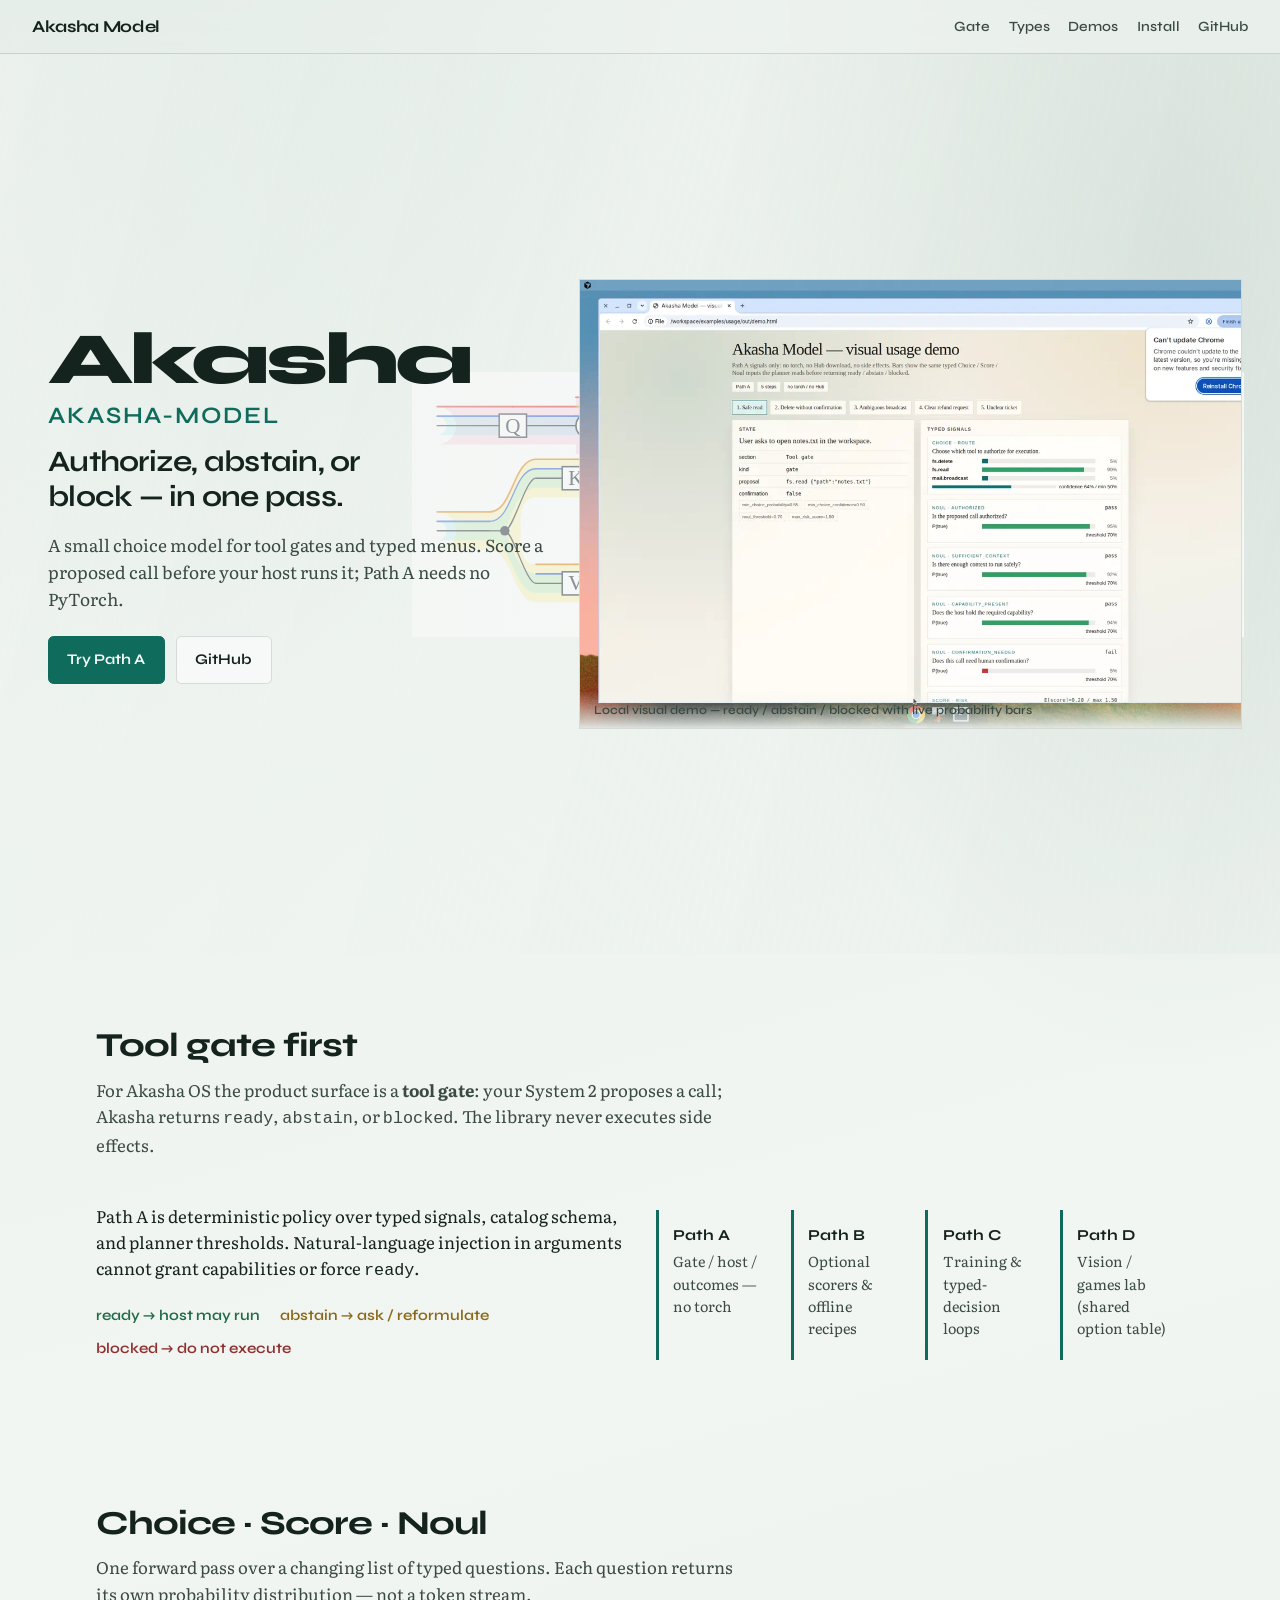
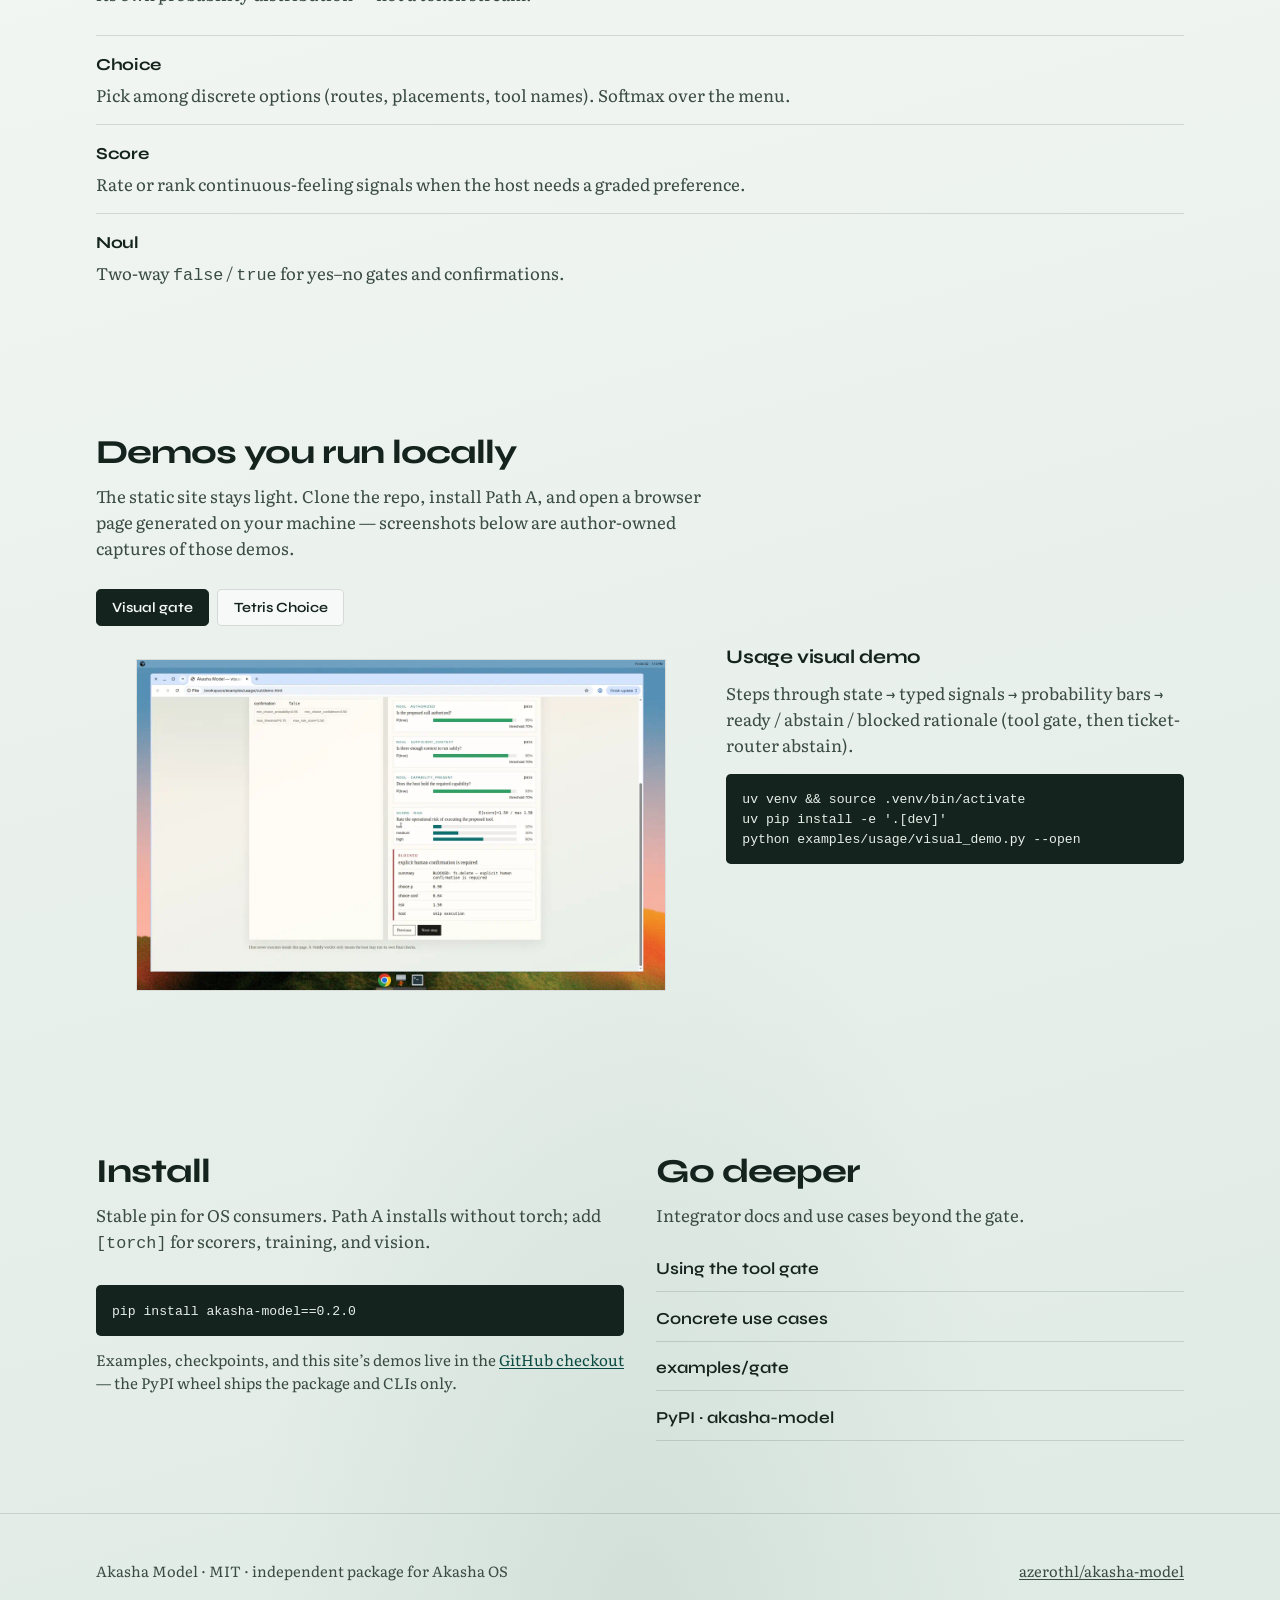
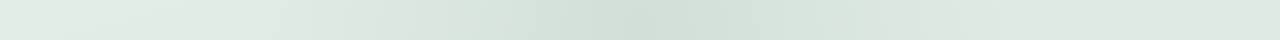
==== site/index.html @ 57dd0097 "Add static presentation site and GitHub Pages deploy Ship a self-contained landing under site/ (tool" ====
<!DOCTYPE html>
<html lang="en">
<head>
  <meta charset="utf-8">
  <meta name="viewport" content="width=device-width, initial-scale=1">
  <title>Akasha Model — one-pass tool gate &amp; typed choices</title>
  <meta name="description" content="Akasha Model: a small one-pass choice model for tool gates (authorize / abstain / block) and typed Choice, Score, Noul questions. Path A runs without PyTorch.">
  <meta name="theme-color" content="#eef3ef">
  <link rel="preconnect" href="https://fonts.googleapis.com">
  <link rel="preconnect" href="https://fonts.gstatic.com" crossorigin>
  <link href="https://fonts.googleapis.com/css2?family=IBM+Plex+Mono:wght@400;500&family=Literata:opsz,wght@7..72,400;7..72,560&family=Syne:wght@560;650;720;800&display=swap" rel="stylesheet">
  <link rel="stylesheet" href="styles.css">
</head>
<body>
  <a class="skip" href="#main">Skip to content</a>

  <nav class="site-nav" aria-label="Primary">
    <a class="nav-brand" href="#top">Akasha Model</a>
    <ul class="nav-links">
      <li><a href="#gate">Gate</a></li>
      <li><a href="#types">Types</a></li>
      <li><a href="#demos">Demos</a></li>
      <li><a href="#install">Install</a></li>
      <li><a href="https://github.com/azerothl/akasha-model">GitHub</a></li>
    </ul>
  </nav>

  <header class="hero" id="top">
    <div class="hero-atmosphere" aria-hidden="true"></div>
    <div class="hero-copy">
      <p class="brand">Akasha<span>akasha-model</span></p>
      <h1 class="headline">Authorize, abstain, or block — in one pass.</h1>
      <p class="lede">A small choice model for tool gates and typed menus. Score a proposed call before your host runs it; Path&nbsp;A needs no PyTorch.</p>
      <div class="cta-group">
        <a class="btn btn-primary" href="#install">Try Path A</a>
        <a class="btn btn-secondary" href="https://github.com/azerothl/akasha-model">GitHub</a>
      </div>
    </div>
    <figure class="hero-visual">
      <img
        src="assets/visual-demo-ready.webp"
        width="960"
        height="640"
        alt="Visual usage demo: tool-gate state, typed signals, and ready probability bars"
        fetchpriority="high">
      <figcaption class="hero-caption">Local visual demo — ready / abstain / blocked with live probability bars</figcaption>
    </figure>
  </header>

  <main id="main">
    <section id="gate" aria-labelledby="gate-title">
      <div class="section-inner">
        <h2 class="section-title" id="gate-title">Tool gate first</h2>
        <p class="section-lede">For Akasha OS the product surface is a <strong>tool gate</strong>: your System&nbsp;2 proposes a call; Akasha returns <code>ready</code>, <code>abstain</code>, or <code>blocked</code>. The library never executes side effects.</p>
        <div class="split two">
          <div>
            <p>Path&nbsp;A is deterministic policy over typed signals, catalog schema, and planner thresholds. Natural-language injection in arguments cannot grant capabilities or force <code>ready</code>.</p>
            <div class="status-row" aria-label="Gate statuses">
              <span class="ready">ready → host may run</span>
              <span class="abstain">abstain → ask / reformulate</span>
              <span class="blocked">blocked → do not execute</span>
            </div>
          </div>
          <div class="path-strip" role="list" aria-label="Paths A to D">
            <div class="path-item" role="listitem"><strong>Path A</strong><span>Gate / host / outcomes — no torch</span></div>
            <div class="path-item" role="listitem"><strong>Path B</strong><span>Optional scorers &amp; offline recipes</span></div>
            <div class="path-item" role="listitem"><strong>Path C</strong><span>Training &amp; typed-decision loops</span></div>
            <div class="path-item" role="listitem"><strong>Path D</strong><span>Vision / games lab (shared option table)</span></div>
          </div>
        </div>
      </div>
    </section>

    <section id="types" aria-labelledby="types-title">
      <div class="section-inner">
        <h2 class="section-title" id="types-title">Choice · Score · Noul</h2>
        <p class="section-lede">One forward pass over a changing list of typed questions. Each question returns its own probability distribution — not a token stream.</p>
        <ul class="type-list">
          <li>
            <strong>Choice</strong>
            <p>Pick among discrete options (routes, placements, tool names). Softmax over the menu.</p>
          </li>
          <li>
            <strong>Score</strong>
            <p>Rate or rank continuous-feeling signals when the host needs a graded preference.</p>
          </li>
          <li>
            <strong>Noul</strong>
            <p>Two-way <code>false</code> / <code>true</code> for yes–no gates and confirmations.</p>
          </li>
        </ul>
      </div>
    </section>

    <section id="demos" aria-labelledby="demos-title">
      <div class="section-inner">
        <h2 class="section-title" id="demos-title">Demos you run locally</h2>
        <p class="section-lede">The static site stays light. Clone the repo, install Path&nbsp;A, and open a browser page generated on your machine — screenshots below are author-owned captures of those demos.</p>

        <div class="demo-tabs" role="tablist" aria-label="Demo selector">
          <button type="button" role="tab" id="tab-gate" aria-controls="panel-gate" aria-selected="true">Visual gate</button>
          <button type="button" role="tab" id="tab-tetris" aria-controls="panel-tetris" aria-selected="false">Tetris Choice</button>
        </div>

        <div class="demo-panel is-active" role="tabpanel" id="panel-gate" aria-labelledby="tab-gate">
          <figure class="demo-shot">
            <img src="assets/visual-demo-blocked.webp" width="960" height="640" alt="Visual demo showing a blocked delete-without-confirm decision" loading="lazy">
          </figure>
          <div class="demo-copy">
            <h3>Usage visual demo</h3>
            <p>Steps through state → typed signals → probability bars → ready / abstain / blocked rationale (tool gate, then ticket-router abstain).</p>
            <pre><code>uv venv &amp;&amp; source .venv/bin/activate
uv pip install -e '.[dev]'
python examples/usage/visual_demo.py --open</code></pre>
          </div>
        </div>

        <div class="demo-panel" role="tabpanel" id="panel-tetris" aria-labelledby="tab-tetris" hidden>
          <figure class="demo-shot">
            <img src="assets/tetris-demo-midgame.webp" width="960" height="640" alt="Tetris realtime demo with Choice probability bars beside the board" loading="lazy">
          </figure>
          <div class="demo-copy">
            <h3>Realtime Tetris</h3>
            <p>Pieces fall with gravity; Choice samples a legal landing among engine-enumerated locks. Path&nbsp;A heuristic, CPU-only — host verifies before lock.</p>
            <pre><code>python examples/tetris/play.py --open</code></pre>
          </div>
        </div>
      </div>
    </section>

    <section id="install" aria-labelledby="install-title" class="install">
      <div class="section-inner split two">
        <div>
          <h2 class="section-title" id="install-title">Install</h2>
          <p class="section-lede">Stable pin for OS consumers. Path&nbsp;A installs without torch; add <code>[torch]</code> for scorers, training, and vision.</p>
          <pre><code>pip install akasha-model==0.2.0</code></pre>
          <p class="hint">Examples, checkpoints, and this site’s demos live in the <a href="https://github.com/azerothl/akasha-model">GitHub checkout</a> — the PyPI wheel ships the package and CLIs only.</p>
        </div>
        <div>
          <h2 class="section-title">Go deeper</h2>
          <p class="section-lede">Integrator docs and use cases beyond the gate.</p>
          <div class="links-grid">
            <a href="https://github.com/azerothl/akasha-model/blob/main/docs/using-the-tool-gate.md">Using the tool gate</a>
            <a href="https://github.com/azerothl/akasha-model/blob/main/docs/use-cases.md">Concrete use cases</a>
            <a href="https://github.com/azerothl/akasha-model/tree/main/examples/gate">examples/gate</a>
            <a href="https://pypi.org/project/akasha-model/">PyPI · akasha-model</a>
          </div>
        </div>
      </div>
    </section>
  </main>

  <footer class="site-footer">
    <div class="section-inner">
      <p>Akasha Model · MIT · independent package for Akasha&nbsp;OS</p>
      <p><a href="https://github.com/azerothl/akasha-model">azerothl/akasha-model</a></p>
    </div>
  </footer>

  <script src="main.js" defer></script>
</body>
</html>
---- site/styles.css ----
:root {
  --ink: #15231f;
  --ink-soft: #3a4a44;
  --paper: #eef3ef;
  --mist: #d7e4dc;
  --fog: #c5d5ce;
  --panel: rgba(248, 251, 249, 0.82);
  --line: rgba(21, 35, 31, 0.14);
  --accent: #0f6b5c;
  --accent-deep: #0a4a40;
  --ready: #1f6b45;
  --abstain: #8a6a18;
  --blocked: #8f2f2f;
  --font-display: "Syne", "Avenir Next", sans-serif;
  --font-body: "Literata", "Iowan Old Style", Georgia, serif;
  --font-mono: "IBM Plex Mono", ui-monospace, monospace;
  --max: 68rem;
  --ease: cubic-bezier(0.22, 1, 0.36, 1);
}

*,
*::before,
*::after {
  box-sizing: border-box;
}

html {
  scroll-behavior: smooth;
}

body {
  margin: 0;
  color: var(--ink);
  font-family: var(--font-body);
  font-size: 1.05rem;
  line-height: 1.55;
  background:
    radial-gradient(ellipse 90% 60% at 8% -10%, rgba(15, 107, 92, 0.18), transparent 55%),
    radial-gradient(ellipse 70% 50% at 92% 8%, rgba(90, 120, 110, 0.16), transparent 50%),
    radial-gradient(ellipse 50% 40% at 50% 100%, rgba(197, 213, 206, 0.55), transparent 60%),
    linear-gradient(165deg, #e8efe9 0%, #f2f6f3 42%, #dfeae4 100%);
  -webkit-font-smoothing: antialiased;
}

img {
  max-width: 100%;
  height: auto;
  display: block;
}

a {
  color: var(--accent-deep);
  text-underline-offset: 0.15em;
}

a:hover {
  color: var(--accent);
}

.skip {
  position: absolute;
  left: -999px;
  top: 0;
  background: var(--paper);
  padding: 0.5rem 1rem;
  z-index: 100;
}

.skip:focus {
  left: 0.75rem;
  top: 0.75rem;
}

.site-nav {
  position: sticky;
  top: 0;
  z-index: 20;
  display: flex;
  flex-wrap: wrap;
  align-items: center;
  justify-content: space-between;
  gap: 0.75rem 1.25rem;
  padding: 0.85rem clamp(1rem, 3vw, 2rem);
  background: rgba(238, 243, 239, 0.78);
  backdrop-filter: blur(10px);
  border-bottom: 1px solid var(--line);
}

.nav-brand {
  font-family: var(--font-display);
  font-weight: 700;
  font-size: 1.05rem;
  letter-spacing: -0.02em;
  text-decoration: none;
  color: var(--ink);
}

.nav-links {
  display: flex;
  flex-wrap: wrap;
  gap: 0.85rem 1.15rem;
  list-style: none;
  margin: 0;
  padding: 0;
  font-family: var(--font-display);
  font-size: 0.88rem;
  font-weight: 560;
}

.nav-links a {
  text-decoration: none;
  color: var(--ink-soft);
}

.nav-links a:hover {
  color: var(--ink);
}

/* —— Hero: one composition —— */
.hero {
  position: relative;
  min-height: min(100svh, 56rem);
  display: grid;
  grid-template-columns: 1fr;
  align-items: stretch;
  overflow: hidden;
  isolation: isolate;
}

.hero-atmosphere {
  position: absolute;
  inset: 0;
  z-index: -1;
  background:
    linear-gradient(105deg, rgba(238, 243, 239, 0.94) 0%, rgba(238, 243, 239, 0.55) 42%, rgba(215, 228, 220, 0.2) 100%),
    url("assets/architecture.svg") right 8% center / min(72vw, 52rem) auto no-repeat;
  opacity: 0.95;
  animation: drift 18s var(--ease) infinite alternate;
}

@keyframes drift {
  from { transform: translate3d(0, 0, 0) scale(1); }
  to { transform: translate3d(-1.2%, 0.8%, 0) scale(1.03); }
}

.hero-copy {
  display: flex;
  flex-direction: column;
  justify-content: center;
  gap: 1.1rem;
  padding: clamp(2.5rem, 8vh, 5rem) clamp(1.25rem, 4vw, 3rem);
  max-width: 38rem;
}

.brand {
  margin: 0;
  font-family: var(--font-display);
  font-weight: 800;
  font-size: clamp(2.75rem, 8vw, 4.6rem);
  letter-spacing: -0.045em;
  line-height: 0.95;
  color: var(--ink);
  animation: rise 0.9s var(--ease) both;
}

.brand span {
  display: block;
  font-size: 0.32em;
  font-weight: 620;
  letter-spacing: 0.08em;
  text-transform: uppercase;
  color: var(--accent);
  margin-top: 0.55rem;
}

.headline {
  margin: 0;
  font-family: var(--font-display);
  font-weight: 650;
  font-size: clamp(1.35rem, 2.8vw, 1.85rem);
  letter-spacing: -0.025em;
  line-height: 1.2;
  max-width: 18ch;
  animation: rise 0.9s var(--ease) 0.08s both;
}

.lede {
  margin: 0;
  color: var(--ink-soft);
  font-size: 1.08rem;
  max-width: 34rem;
  animation: rise 0.9s var(--ease) 0.14s both;
}

.cta-group {
  display: flex;
  flex-wrap: wrap;
  gap: 0.7rem;
  margin-top: 0.35rem;
  animation: rise 0.9s var(--ease) 0.2s both;
}

.btn {
  display: inline-flex;
  align-items: center;
  justify-content: center;
  gap: 0.4rem;
  padding: 0.72rem 1.15rem;
  border: 1px solid var(--line);
  border-radius: 0.35rem;
  font-family: var(--font-display);
  font-weight: 650;
  font-size: 0.92rem;
  text-decoration: none;
  transition: background 0.2s var(--ease), color 0.2s var(--ease), border-color 0.2s var(--ease), transform 0.2s var(--ease);
}

.btn:hover {
  transform: translateY(-1px);
}

.btn-primary {
  background: var(--accent);
  border-color: var(--accent);
  color: #f7fbf9;
}

.btn-primary:hover {
  background: var(--accent-deep);
  border-color: var(--accent-deep);
  color: #fff;
}

.btn-secondary {
  background: var(--panel);
  color: var(--ink);
}

.btn-secondary:hover {
  border-color: var(--ink);
  color: var(--ink);
}

.hero-visual {
  position: relative;
  min-height: 16rem;
  margin: 0 clamp(1rem, 3vw, 2rem) clamp(1.5rem, 4vh, 2.5rem);
  border: 1px solid var(--line);
  background: var(--panel);
  overflow: hidden;
  animation: rise 1s var(--ease) 0.18s both;
}

.hero-visual img {
  width: 100%;
  height: 100%;
  object-fit: cover;
  object-position: top left;
  min-height: 18rem;
}

.hero-caption {
  position: absolute;
  left: 0;
  right: 0;
  bottom: 0;
  margin: 0;
  padding: 0.55rem 0.85rem;
  font-family: var(--font-display);
  font-size: 0.78rem;
  font-weight: 560;
  color: var(--ink-soft);
  background: linear-gradient(transparent, rgba(238, 243, 239, 0.92));
}

@keyframes rise {
  from {
    opacity: 0;
    transform: translateY(14px);
  }
  to {
    opacity: 1;
    transform: translateY(0);
  }
}

@media (min-width: 900px) {
  .hero {
    grid-template-columns: minmax(20rem, 0.95fr) minmax(22rem, 1.15fr);
    min-height: 100svh;
  }

  .hero-copy {
    padding-right: 1rem;
  }

  .hero-visual {
    margin: clamp(4rem, 10vh, 6rem) clamp(1.5rem, 3vw, 2.5rem) clamp(4rem, 10vh, 6rem) 0;
    align-self: center;
    min-height: 28rem;
  }

  .hero-visual img {
    min-height: 28rem;
  }
}

/* —— Sections —— */
main section {
  padding: clamp(3rem, 8vh, 5.5rem) clamp(1.25rem, 4vw, 3rem);
}

.section-inner {
  width: min(100%, var(--max));
  margin: 0 auto;
}

.section-title {
  margin: 0 0 0.75rem;
  font-family: var(--font-display);
  font-weight: 720;
  font-size: clamp(1.55rem, 3vw, 2.1rem);
  letter-spacing: -0.03em;
  line-height: 1.15;
}

.section-lede {
  margin: 0 0 1.75rem;
  color: var(--ink-soft);
  max-width: 40rem;
}

.split {
  display: grid;
  gap: 1.5rem;
}

@media (min-width: 760px) {
  .split.two {
    grid-template-columns: 1fr 1fr;
    gap: 2rem;
  }
}

.type-list {
  list-style: none;
  margin: 0;
  padding: 0;
  display: grid;
  gap: 1rem;
}

.type-list li {
  padding: 0;
  border-top: 1px solid var(--line);
  padding-top: 1rem;
}

.type-list strong {
  display: block;
  font-family: var(--font-display);
  font-size: 1.05rem;
  letter-spacing: -0.02em;
  margin-bottom: 0.25rem;
}

.type-list p {
  margin: 0;
  color: var(--ink-soft);
}

.path-strip {
  display: grid;
  grid-template-columns: repeat(4, minmax(0, 1fr));
  gap: 0.65rem;
  margin-top: 1.5rem;
}

@media (max-width: 700px) {
  .path-strip {
    grid-template-columns: 1fr 1fr;
  }
}

.path-item {
  padding: 0.85rem 0.9rem;
  border-left: 3px solid var(--accent);
  background: transparent;
}

.path-item strong {
  display: block;
  font-family: var(--font-display);
  font-size: 0.95rem;
  margin-bottom: 0.2rem;
}

.path-item span {
  display: block;
  font-size: 0.9rem;
  color: var(--ink-soft);
}

.status-row {
  display: flex;
  flex-wrap: wrap;
  gap: 0.65rem 1.25rem;
  margin-top: 1.25rem;
  font-family: var(--font-display);
  font-weight: 620;
  font-size: 0.92rem;
}

.status-row .ready { color: var(--ready); }
.status-row .abstain { color: var(--abstain); }
.status-row .blocked { color: var(--blocked); }

/* Interactive demo picker — cards only for interaction */
.demo-tabs {
  display: flex;
  flex-wrap: wrap;
  gap: 0.5rem;
  margin-bottom: 1rem;
}

.demo-tabs button {
  appearance: none;
  cursor: pointer;
  border: 1px solid var(--line);
  background: var(--panel);
  color: var(--ink);
  border-radius: 0.3rem;
  padding: 0.55rem 0.95rem;
  font-family: var(--font-display);
  font-weight: 620;
  font-size: 0.88rem;
}

.demo-tabs button[aria-selected="true"] {
  background: var(--ink);
  border-color: var(--ink);
  color: #f4f8f6;
}

.demo-panel {
  display: none;
  gap: 1.25rem;
}

.demo-panel.is-active {
  display: grid;
}

@media (min-width: 800px) {
  .demo-panel.is-active {
    grid-template-columns: 1.2fr 0.9fr;
    align-items: start;
  }
}

.demo-shot {
  border: 1px solid var(--line);
  background: #f7faf8;
  overflow: hidden;
}

.demo-shot img {
  width: 100%;
}

.demo-copy h3 {
  margin: 0 0 0.5rem;
  font-family: var(--font-display);
  font-size: 1.2rem;
  letter-spacing: -0.02em;
}

.demo-copy p {
  margin: 0 0 1rem;
  color: var(--ink-soft);
}

pre,
.code {
  margin: 0;
  padding: 0.95rem 1rem;
  overflow-x: auto;
  background: #15231f;
  color: #e6efe9;
  font-family: var(--font-mono);
  font-size: 0.82rem;
  line-height: 1.45;
  border-radius: 0.3rem;
}

.install pre {
  margin-top: 0.75rem;
}

.install .hint {
  margin: 0.75rem 0 0;
  color: var(--ink-soft);
  font-size: 0.95rem;
}

.links-grid {
  display: grid;
  gap: 0.85rem;
}

.links-grid a {
  font-family: var(--font-display);
  font-weight: 620;
  text-decoration: none;
  color: var(--ink);
  border-bottom: 1px solid var(--line);
  padding-bottom: 0.55rem;
}

.links-grid a:hover {
  color: var(--accent);
  border-color: var(--accent);
}

.site-footer {
  padding: 2rem clamp(1.25rem, 4vw, 3rem) 3rem;
  border-top: 1px solid var(--line);
  color: var(--ink-soft);
  font-size: 0.92rem;
}

.site-footer .section-inner {
  display: flex;
  flex-wrap: wrap;
  gap: 0.75rem 1.5rem;
  justify-content: space-between;
}

.site-footer a {
  color: var(--ink-soft);
}

@media (prefers-reduced-motion: reduce) {
  html { scroll-behavior: auto; }
  .hero-atmosphere,
  .brand,
  .headline,
  .lede,
  .cta-group,
  .hero-visual {
    animation: none !important;
  }
  .btn:hover { transform: none; }
}
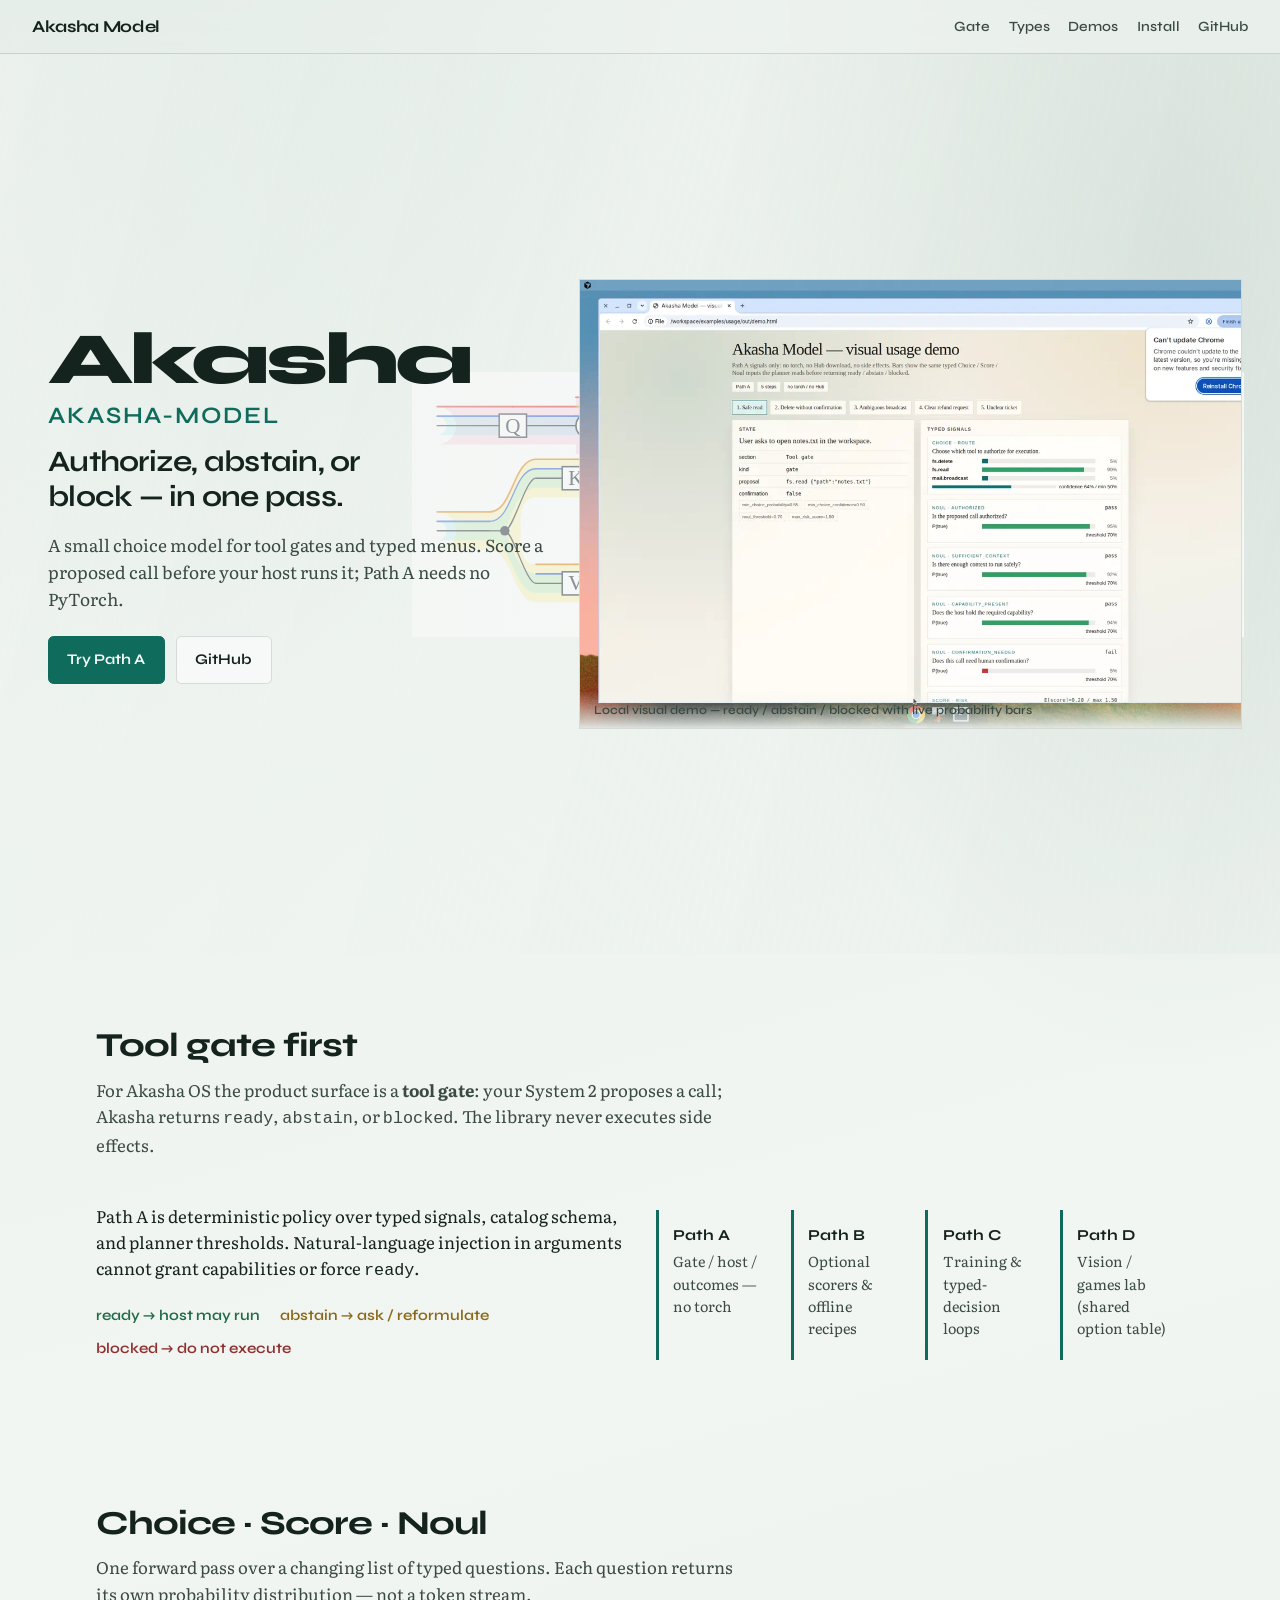
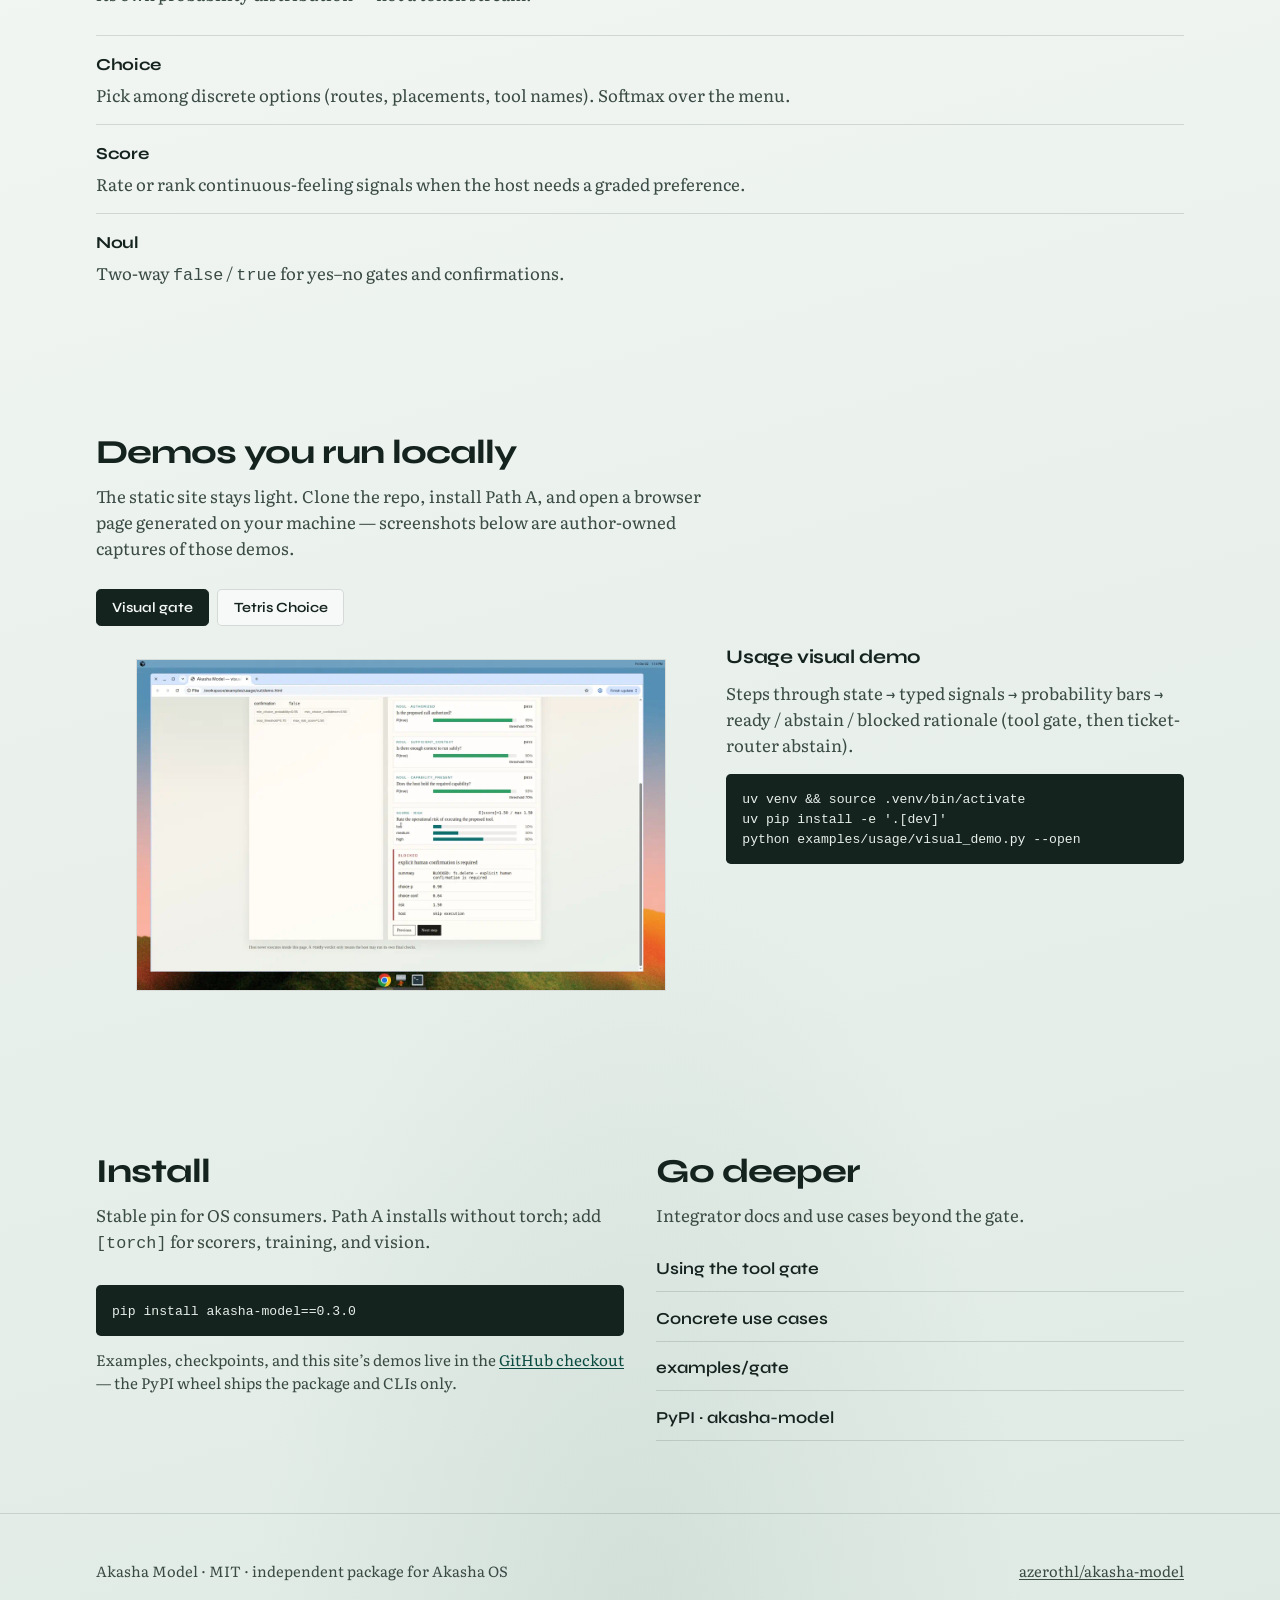
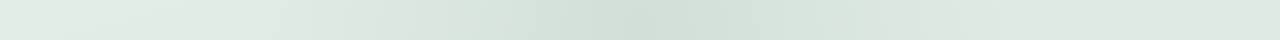
==== commit 0b3c3a40: "Release 0.3.0: bump version and changelog Promote Unreleased mix/demos/site/offline work to 0.3.0 an" ====
--- a/site/index.html
+++ b/site/index.html
@@ -133,7 +133,7 @@
         <div>
           <h2 class="section-title" id="install-title">Install</h2>
           <p class="section-lede">Stable pin for OS consumers. Path&nbsp;A installs without torch; add <code>[torch]</code> for scorers, training, and vision.</p>
-          <pre><code>pip install akasha-model==0.2.0</code></pre>
+          <pre><code>pip install akasha-model==0.3.0</code></pre>
           <p class="hint">Examples, checkpoints, and this site’s demos live in the <a href="https://github.com/azerothl/akasha-model">GitHub checkout</a> — the PyPI wheel ships the package and CLIs only.</p>
         </div>
         <div>
--- a/site/styles.css
+++ b/site/styles.css
@@ -275,12 +275,24 @@
 
 @keyframes rise {
   from {
-    opacity: 0;
-    transform: translateY(14px);
+    transform: translateY(12px);
   }
   to {
-    opacity: 1;
     transform: translateY(0);
+  }
+}
+
+@media (max-width: 899px) {
+  .hero-atmosphere {
+    background:
+      radial-gradient(ellipse 80% 50% at 10% 0%, rgba(15, 107, 92, 0.14), transparent 55%),
+      radial-gradient(ellipse 60% 40% at 100% 20%, rgba(90, 120, 110, 0.12), transparent 50%),
+      linear-gradient(165deg, rgba(232, 239, 233, 0.95), rgba(242, 246, 243, 0.9));
+    animation: none;
+  }
+
+  .hero-visual {
+    margin-top: 0.5rem;
   }
 }
 
